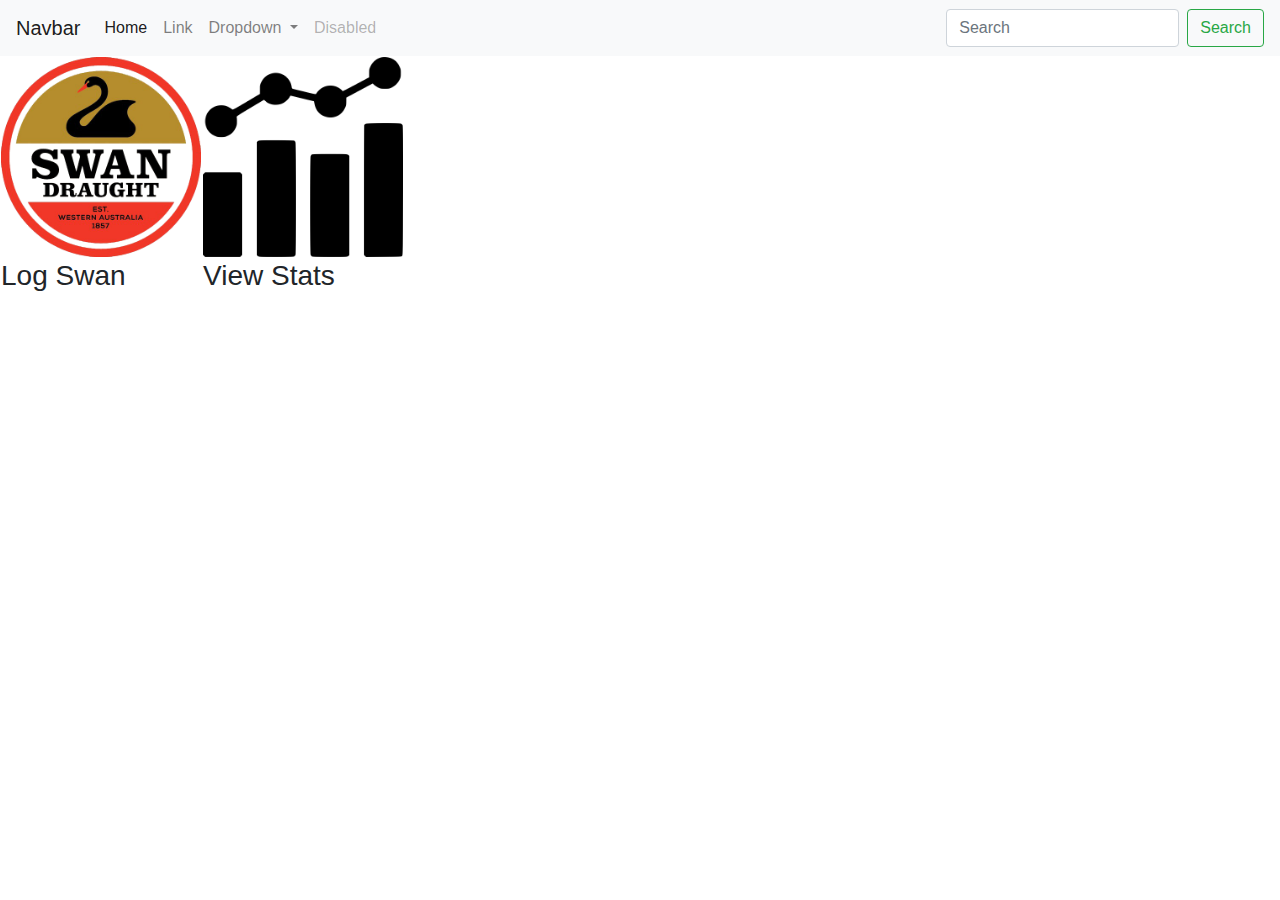
==== index.html @ 21faee14 "Added nav bar" ====
<!DOCTYPE html>
<html lang="en" dir="ltr">

<head>
  <meta charset="utf-8">
  <title>The Swan App!</title>
  <link rel="stylesheet" href="https://cdn.jsdelivr.net/npm/bootstrap@4.4.1/dist/css/bootstrap.min.css" integrity="sha384-Vkoo8x4CGsO3+Hhxv8T/Q5PaXtkKtu6ug5TOeNV6gBiFeWPGFN9MuhOf23Q9Ifjh" crossorigin="anonymous">
  <link rel="stylesheet" href="css/styles.css">
  <script src="https://code.jquery.com/jquery-3.4.1.slim.min.js" integrity="sha384-J6qa4849blE2+poT4WnyKhv5vZF5SrPo0iEjwBvKU7imGFAV0wwj1yYfoRSJoZ+n" crossorigin="anonymous"></script>
  <script src="https://cdn.jsdelivr.net/npm/popper.js@1.16.0/dist/umd/popper.min.js" integrity="sha384-Q6E9RHvbIyZFJoft+2mJbHaEWldlvI9IOYy5n3zV9zzTtmI3UksdQRVvoxMfooAo" crossorigin="anonymous"></script>
  <script src="https://cdn.jsdelivr.net/npm/bootstrap@4.4.1/dist/js/bootstrap.min.js" integrity="sha384-wfSDF2E50Y2D1uUdj0O3uMBJnjuUD4Ih7YwaYd1iqfktj0Uod8GCExl3Og8ifwB6" crossorigin="anonymous"></script>
</head>

<body>

  <!-- Nav Bar -->
  <nav class="navbar navbar-expand-lg navbar-light bg-light">
    <a class="navbar-brand" href="#">Navbar</a>
    <button class="navbar-toggler" type="button" data-toggle="collapse" data-target="#navbarSupportedContent" aria-controls="navbarSupportedContent" aria-expanded="false" aria-label="Toggle navigation">
      <span class="navbar-toggler-icon"></span>
    </button>

    <div class="collapse navbar-collapse" id="navbarSupportedContent">
      <ul class="navbar-nav mr-auto">
        <li class="nav-item active">
          <a class="nav-link" href="#">Home <span class="sr-only">(current)</span></a>
        </li>
        <li class="nav-item">
          <a class="nav-link" href="#">Link</a>
        </li>
        <li class="nav-item dropdown">
          <a class="nav-link dropdown-toggle" href="#" id="navbarDropdown" role="button" data-toggle="dropdown" aria-haspopup="true" aria-expanded="false">
            Dropdown
          </a>
          <div class="dropdown-menu" aria-labelledby="navbarDropdown">
            <a class="dropdown-item" href="#">Action</a>
            <a class="dropdown-item" href="#">Another action</a>
            <div class="dropdown-divider"></div>
            <a class="dropdown-item" href="#">Something else here</a>
          </div>
        </li>
        <li class="nav-item">
          <a class="nav-link disabled" href="#" tabindex="-1" aria-disabled="true">Disabled</a>
        </li>
      </ul>
      <form class="form-inline my-2 my-lg-0">
        <input class="form-control mr-sm-2" type="search" placeholder="Search" aria-label="Search">
        <button class="btn btn-outline-success my-2 my-sm-0" type="submit">Search</button>
      </form>
    </div>
  </nav>




  <!-- Title -->

  <table cellspacing="20">
    <tr>
      <td><a href="log.html"><img src="images/logo.png" alt="Swan logo" width="200" height="200"></a></td>
      <td><a href="stats.html"><img src="images/stats.png" alt="Stats icon" width="200" height="200"></a></td>
    </tr>
    <tr>
      <td>
        <h3>Log Swan</h3>
      </td>
      <td>
        <h3>View Stats</h3>
      </td>
    </tr>
  </table>

</body>

</html>
---- css/styles.css ----
/************************TAG SELECTORS************************/
/* use the tag, no prefixes required */



/************************CLASS SELECTORS************************/
/* use the class name, prefixed with . */



/************************ID SELECTORS************************/
/* use the id name, prefixed with # */
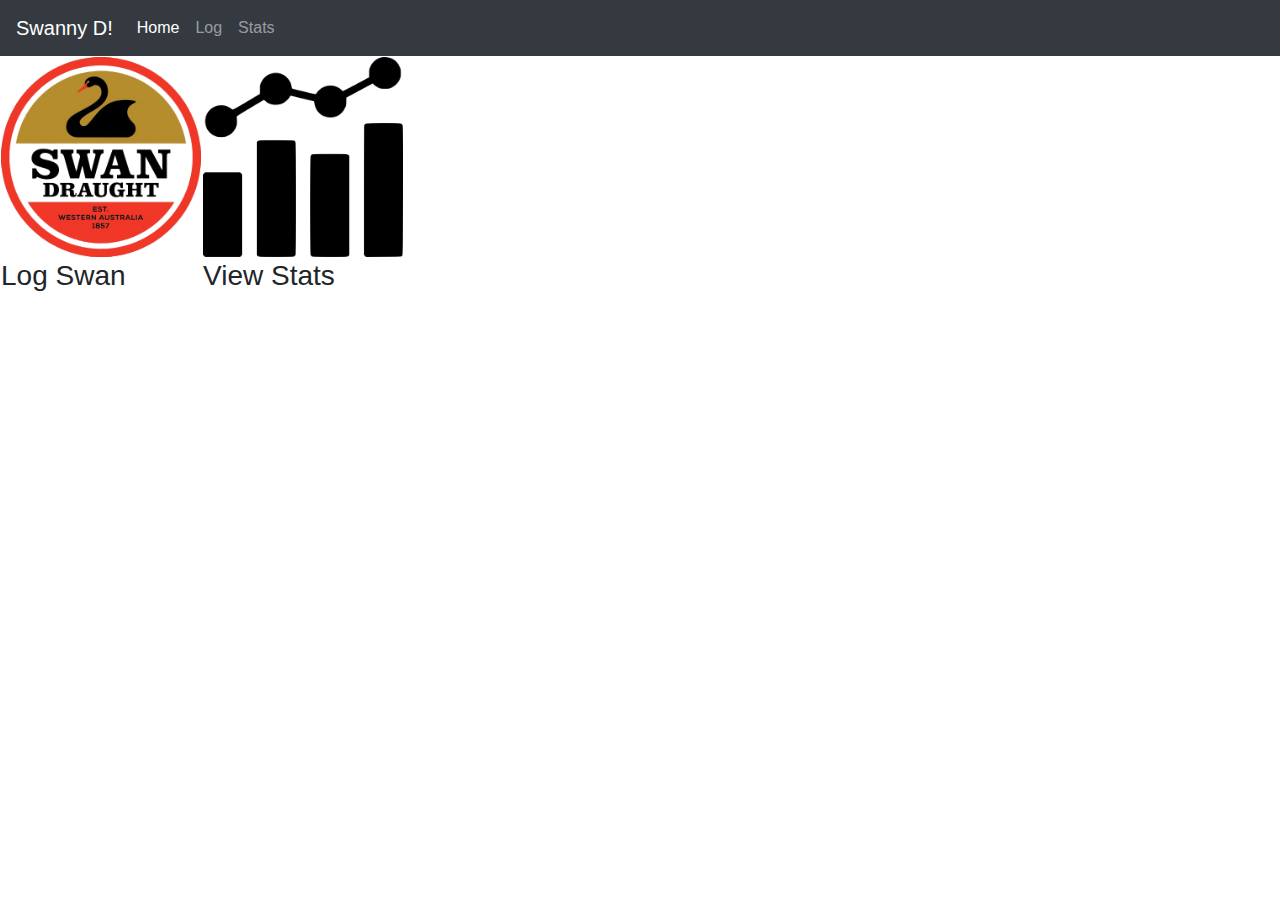
==== commit a5ea10ad: "Nav bar edits" ====
--- a/index.html
+++ b/index.html
@@ -14,8 +14,8 @@
 <body>
 
   <!-- Nav Bar -->
-  <nav class="navbar navbar-expand-lg navbar-light bg-light">
-    <a class="navbar-brand" href="#">Navbar</a>
+  <nav class="navbar navbar-expand-lg navbar-dark bg-dark">
+    <a class="navbar-brand" href="#">Swanny D!</a>
     <button class="navbar-toggler" type="button" data-toggle="collapse" data-target="#navbarSupportedContent" aria-controls="navbarSupportedContent" aria-expanded="false" aria-label="Toggle navigation">
       <span class="navbar-toggler-icon"></span>
     </button>
@@ -26,27 +26,12 @@
           <a class="nav-link" href="#">Home <span class="sr-only">(current)</span></a>
         </li>
         <li class="nav-item">
-          <a class="nav-link" href="#">Link</a>
-        </li>
-        <li class="nav-item dropdown">
-          <a class="nav-link dropdown-toggle" href="#" id="navbarDropdown" role="button" data-toggle="dropdown" aria-haspopup="true" aria-expanded="false">
-            Dropdown
-          </a>
-          <div class="dropdown-menu" aria-labelledby="navbarDropdown">
-            <a class="dropdown-item" href="#">Action</a>
-            <a class="dropdown-item" href="#">Another action</a>
-            <div class="dropdown-divider"></div>
-            <a class="dropdown-item" href="#">Something else here</a>
-          </div>
+          <a class="nav-link" href="#">Log</a>
         </li>
         <li class="nav-item">
-          <a class="nav-link disabled" href="#" tabindex="-1" aria-disabled="true">Disabled</a>
+          <a class="nav-link" href="#">Stats</a>
         </li>
-      </ul>
-      <form class="form-inline my-2 my-lg-0">
-        <input class="form-control mr-sm-2" type="search" placeholder="Search" aria-label="Search">
-        <button class="btn btn-outline-success my-2 my-sm-0" type="submit">Search</button>
-      </form>
+      </ul>      
     </div>
   </nav>
 
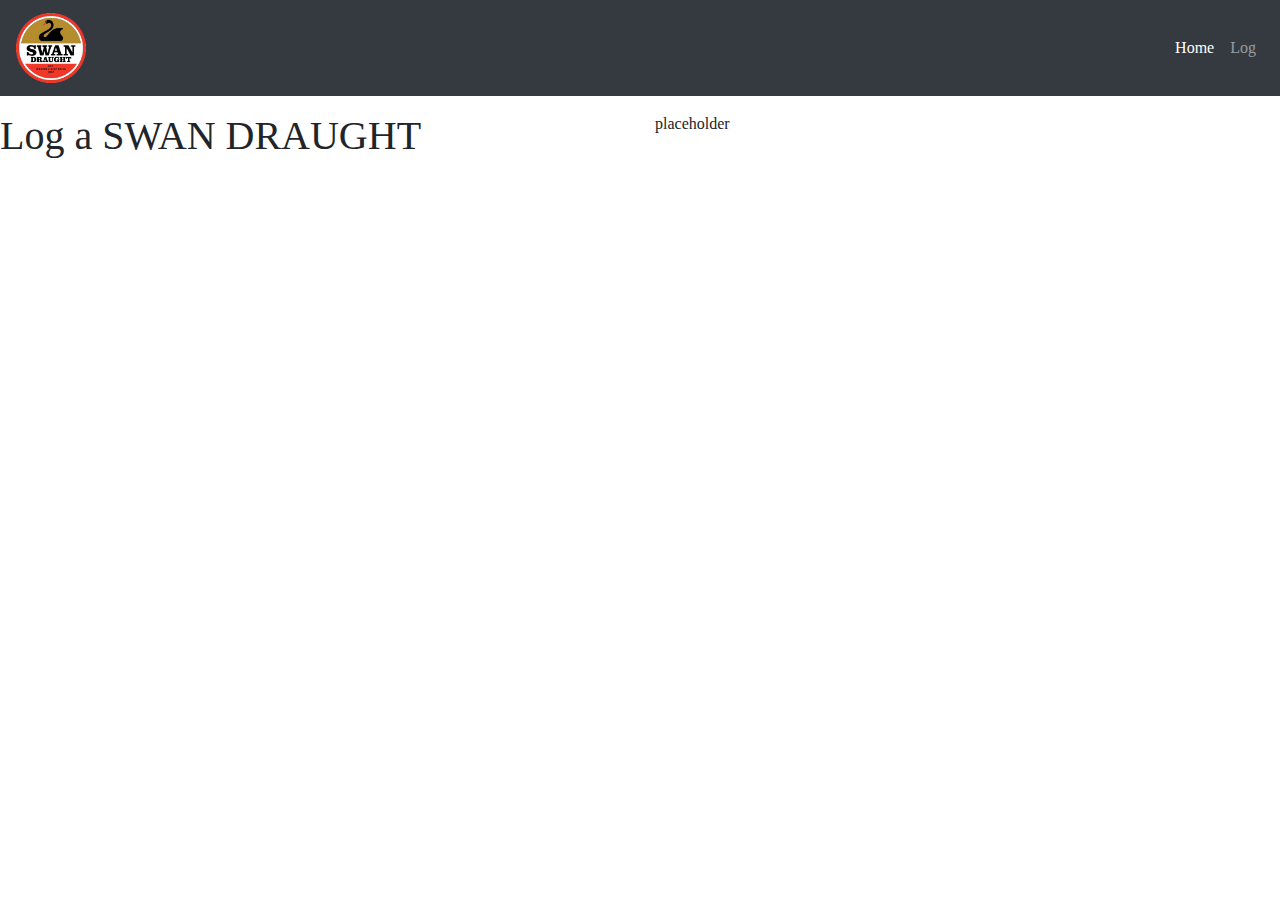
==== commit 64d18bbb: "Grid system update" ====
--- a/index.html
+++ b/index.html
@@ -4,6 +4,7 @@
 <head>
   <meta charset="utf-8">
   <title>The Swan App!</title>
+  <link rel="icon" href="images/beer.png">
   <link rel="stylesheet" href="https://cdn.jsdelivr.net/npm/bootstrap@4.4.1/dist/css/bootstrap.min.css" integrity="sha384-Vkoo8x4CGsO3+Hhxv8T/Q5PaXtkKtu6ug5TOeNV6gBiFeWPGFN9MuhOf23Q9Ifjh" crossorigin="anonymous">
   <link rel="stylesheet" href="css/styles.css">
   <script src="https://code.jquery.com/jquery-3.4.1.slim.min.js" integrity="sha384-J6qa4849blE2+poT4WnyKhv5vZF5SrPo0iEjwBvKU7imGFAV0wwj1yYfoRSJoZ+n" crossorigin="anonymous"></script>
@@ -13,47 +14,42 @@
 
 <body>
 
-  <!-- Nav Bar -->
-  <nav class="navbar navbar-expand-lg navbar-dark bg-dark">
-    <a class="navbar-brand" href="#">Swanny D!</a>
-    <button class="navbar-toggler" type="button" data-toggle="collapse" data-target="#navbarSupportedContent" aria-controls="navbarSupportedContent" aria-expanded="false" aria-label="Toggle navigation">
-      <span class="navbar-toggler-icon"></span>
-    </button>
+  <section id="index-title">
 
-    <div class="collapse navbar-collapse" id="navbarSupportedContent">
-      <ul class="navbar-nav mr-auto">
-        <li class="nav-item active">
-          <a class="nav-link" href="#">Home <span class="sr-only">(current)</span></a>
-        </li>
-        <li class="nav-item">
-          <a class="nav-link" href="#">Log</a>
-        </li>
-        <li class="nav-item">
-          <a class="nav-link" href="#">Stats</a>
-        </li>
-      </ul>      
+    <!-- Nav Bar -->
+    <nav class="navbar fixed-top navbar-expand-lg navbar-dark bg-dark">
+      <a href="index.html"><img src="images/logo.png" alt="swan-img" class="navbar-brand nav-img"></a>
+      <button class="navbar-toggler" type="button" data-toggle="collapse" data-target="#navbarSupportedContent" aria-controls="navbarSupportedContent" aria-expanded="false" aria-label="Toggle navigation">
+        <span class="navbar-toggler-icon"></span>
+      </button>
+
+      <div class="collapse navbar-collapse" id="navbarSupportedContent">
+        <ul class="navbar-nav ml-auto">
+          <li class="nav-item active">
+            <a class="nav-link" href="#">Home</a>
+          </li>
+          <li class="nav-item">
+            <a class="nav-link" href="#">Log</a>
+          </li>
+        </ul>
+      </div>
+    </nav>
+
+    <!-- Title -->
+
+  </section>
+
+  <section id="index-top">
+    <div class="row">
+      <div class="col-lg-6">
+        <h1>Log a SWAN DRAUGHT</h1>
+      </div>
+      <div class="col-lg-6">
+        <p>placeholder</p>
+      </div>
     </div>
-  </nav>
+  </section>
 
-
-
-
-  <!-- Title -->
-
-  <table cellspacing="20">
-    <tr>
-      <td><a href="log.html"><img src="images/logo.png" alt="Swan logo" width="200" height="200"></a></td>
-      <td><a href="stats.html"><img src="images/stats.png" alt="Stats icon" width="200" height="200"></a></td>
-    </tr>
-    <tr>
-      <td>
-        <h3>Log Swan</h3>
-      </td>
-      <td>
-        <h3>View Stats</h3>
-      </td>
-    </tr>
-  </table>
 
 </body>
 
--- a/css/styles.css
+++ b/css/styles.css
@@ -1,12 +1,24 @@
 /************************TAG SELECTORS************************/
 /* use the tag, no prefixes required */
+body{
+  font-family: Georgia, serif;
+  padding-top: 7rem;
+}
 
+h5 {
+  font-weight: bold;
+}
 
 
 /************************CLASS SELECTORS************************/
 /* use the class name, prefixed with . */
-
+.nav-img {
+  height: 5rem;
+}
 
 
 /************************ID SELECTORS************************/
 /* use the id name, prefixed with # */
+#log-top {
+
+}
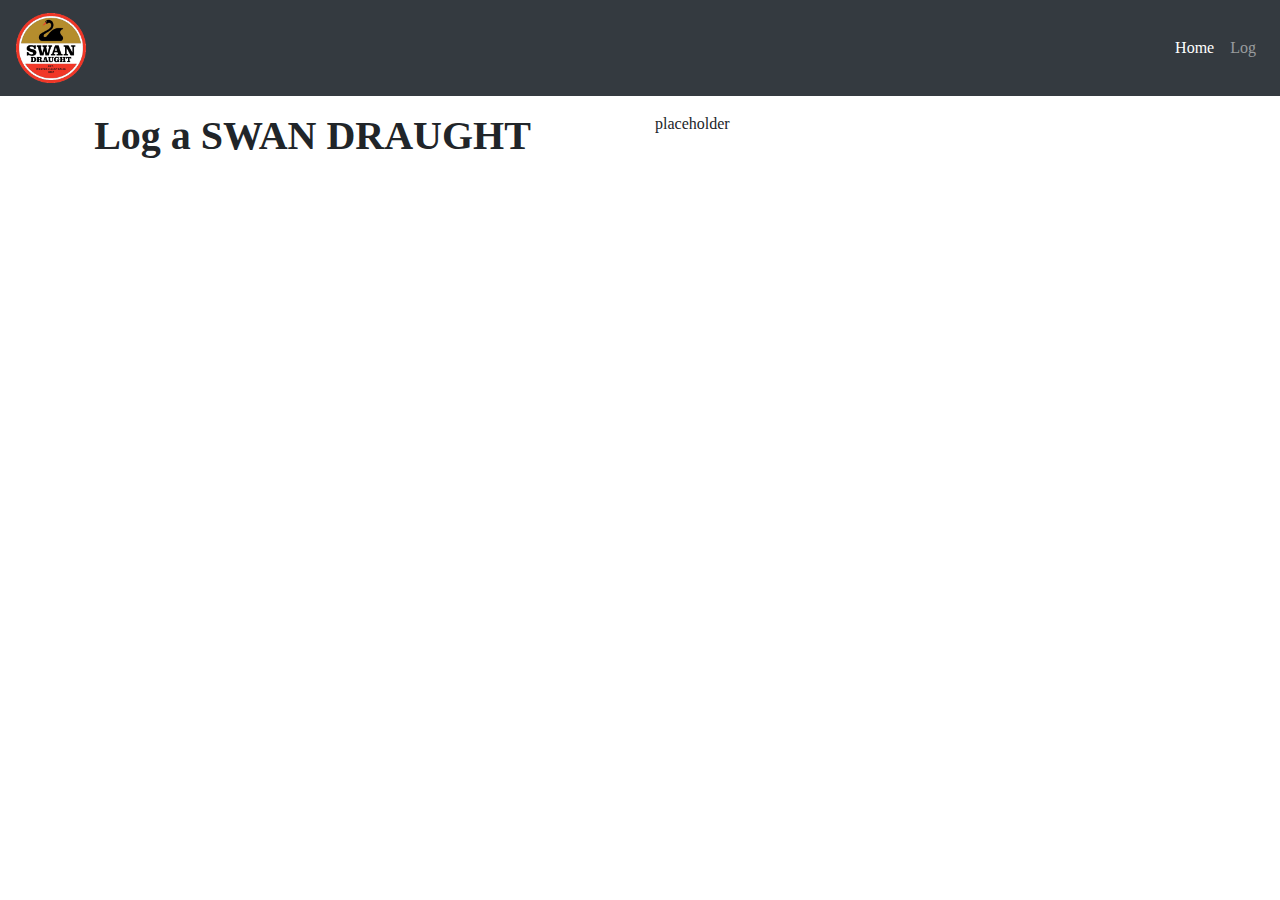
==== commit 1e9071f9: "New log page" ====
--- a/index.html
+++ b/index.html
@@ -5,8 +5,12 @@
   <meta charset="utf-8">
   <title>The Swan App!</title>
   <link rel="icon" href="images/beer.png">
+
+  <!-- Stylesheets -->
   <link rel="stylesheet" href="https://cdn.jsdelivr.net/npm/bootstrap@4.4.1/dist/css/bootstrap.min.css" integrity="sha384-Vkoo8x4CGsO3+Hhxv8T/Q5PaXtkKtu6ug5TOeNV6gBiFeWPGFN9MuhOf23Q9Ifjh" crossorigin="anonymous">
   <link rel="stylesheet" href="css/styles.css">
+
+  <!-- Bootstrap Scripts -->
   <script src="https://code.jquery.com/jquery-3.4.1.slim.min.js" integrity="sha384-J6qa4849blE2+poT4WnyKhv5vZF5SrPo0iEjwBvKU7imGFAV0wwj1yYfoRSJoZ+n" crossorigin="anonymous"></script>
   <script src="https://cdn.jsdelivr.net/npm/popper.js@1.16.0/dist/umd/popper.min.js" integrity="sha384-Q6E9RHvbIyZFJoft+2mJbHaEWldlvI9IOYy5n3zV9zzTtmI3UksdQRVvoxMfooAo" crossorigin="anonymous"></script>
   <script src="https://cdn.jsdelivr.net/npm/bootstrap@4.4.1/dist/js/bootstrap.min.js" integrity="sha384-wfSDF2E50Y2D1uUdj0O3uMBJnjuUD4Ih7YwaYd1iqfktj0Uod8GCExl3Og8ifwB6" crossorigin="anonymous"></script>
--- a/css/styles.css
+++ b/css/styles.css
@@ -5,20 +5,56 @@
   padding-top: 7rem;
 }
 
-h5 {
+h1 {
   font-weight: bold;
+  margin-bottom: 0;
+  text-align: center;
+}
+
+input[type=radio] {
+    width: 1.5rem;
+    height: 1.5rem;
+}
+
+label{
+  font-size: 2rem;
+}
+
+textarea{
+  height: 100%;
+  width: 100%;
 }
 
 
 /************************CLASS SELECTORS************************/
 /* use the class name, prefixed with . */
+
+.bg-gold {
+  background-color: #b58d2d;
+}
+
+.bg-red {
+  background-color: #f13728;
+}
+
+.btn {
+  width: 100%;
+}
+
+.lbl-header{
+  font-size: 2rem;
+}
+
 .nav-img {
   height: 5rem;
 }
 
+.hover-red:hover{
+  background-color: #f13728;
+}
+
+
+
 
 /************************ID SELECTORS************************/
 /* use the id name, prefixed with # */
-#log-top {
-
-}
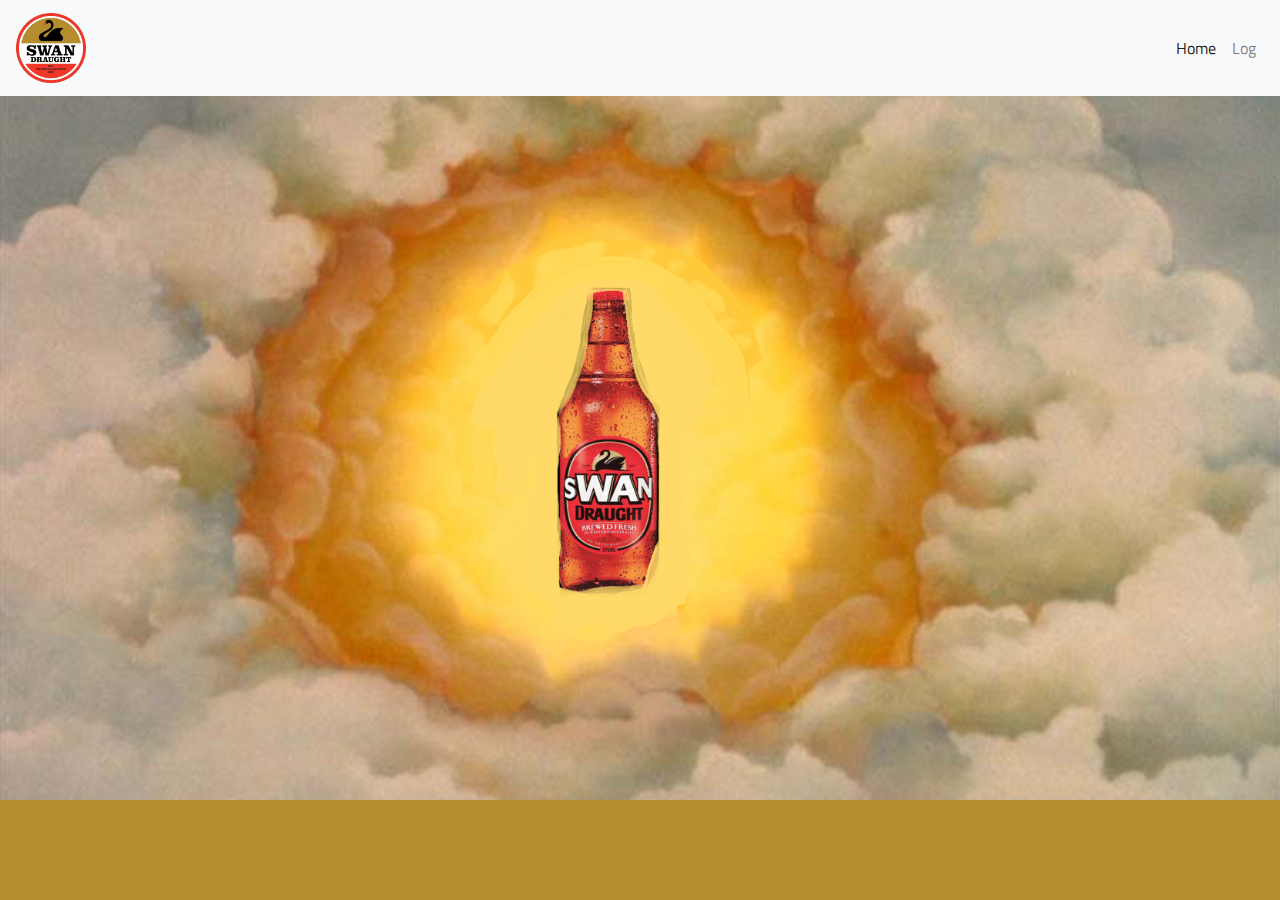
==== commit 62fa9a22: "Updated home page" ====
--- a/index.html
+++ b/index.html
@@ -10,18 +10,24 @@
   <link rel="stylesheet" href="https://cdn.jsdelivr.net/npm/bootstrap@4.4.1/dist/css/bootstrap.min.css" integrity="sha384-Vkoo8x4CGsO3+Hhxv8T/Q5PaXtkKtu6ug5TOeNV6gBiFeWPGFN9MuhOf23Q9Ifjh" crossorigin="anonymous">
   <link rel="stylesheet" href="css/styles.css">
 
+  <!-- google fonts -->
+  <link rel="preconnect" href="https://fonts.googleapis.com">
+  <link rel="preconnect" href="https://fonts.gstatic.com" crossorigin>
+  <link href="https://fonts.googleapis.com/css2?family=Titillium+Web:wght@300&display=swap" rel="stylesheet">
+
   <!-- Bootstrap Scripts -->
   <script src="https://code.jquery.com/jquery-3.4.1.slim.min.js" integrity="sha384-J6qa4849blE2+poT4WnyKhv5vZF5SrPo0iEjwBvKU7imGFAV0wwj1yYfoRSJoZ+n" crossorigin="anonymous"></script>
   <script src="https://cdn.jsdelivr.net/npm/popper.js@1.16.0/dist/umd/popper.min.js" integrity="sha384-Q6E9RHvbIyZFJoft+2mJbHaEWldlvI9IOYy5n3zV9zzTtmI3UksdQRVvoxMfooAo" crossorigin="anonymous"></script>
   <script src="https://cdn.jsdelivr.net/npm/bootstrap@4.4.1/dist/js/bootstrap.min.js" integrity="sha384-wfSDF2E50Y2D1uUdj0O3uMBJnjuUD4Ih7YwaYd1iqfktj0Uod8GCExl3Og8ifwB6" crossorigin="anonymous"></script>
 </head>
 
-<body>
+<body class="bg-gold">
 
-  <section id="index-title">
+  <!-- navbar section -->
+  <section id="index-navbar">
 
     <!-- Nav Bar -->
-    <nav class="navbar fixed-top navbar-expand-lg navbar-dark bg-dark">
+    <nav class="navbar fixed-top navbar-expand-lg navbar-light bg-light">
       <a href="index.html"><img src="images/logo.png" alt="swan-img" class="navbar-brand nav-img"></a>
       <button class="navbar-toggler" type="button" data-toggle="collapse" data-target="#navbarSupportedContent" aria-controls="navbarSupportedContent" aria-expanded="false" aria-label="Toggle navigation">
         <span class="navbar-toggler-icon"></span>
@@ -30,26 +36,20 @@
       <div class="collapse navbar-collapse" id="navbarSupportedContent">
         <ul class="navbar-nav ml-auto">
           <li class="nav-item active">
-            <a class="nav-link" href="#">Home</a>
+            <a class="nav-link" href="index.html">Home</a>
           </li>
           <li class="nav-item">
-            <a class="nav-link" href="#">Log</a>
+            <a class="nav-link" href="log.html">Log</a>
           </li>
         </ul>
       </div>
     </nav>
-
-    <!-- Title -->
-
   </section>
 
   <section id="index-top">
     <div class="row">
-      <div class="col-lg-6">
-        <h1>Log a SWAN DRAUGHT</h1>
-      </div>
-      <div class="col-lg-6">
-        <p>placeholder</p>
+      <div class="col">
+        <a href="log.html"><img src="images/holy-swan.png" class="index-img" alt="swan-img"></a>
       </div>
     </div>
   </section>
--- a/css/styles.css
+++ b/css/styles.css
@@ -1,8 +1,8 @@
 /************************TAG SELECTORS************************/
 /* use the tag, no prefixes required */
 body{
-  font-family: Georgia, serif;
-  padding-top: 7rem;
+  font-family: 'Titillium Web', sans-serif;
+  padding-top: 6rem;
 }
 
 h1 {
@@ -41,6 +41,11 @@
   width: 100%;
 }
 
+.index-img{
+  max-width: 100%;
+  height: auto;
+}
+
 .lbl-header{
   font-size: 2rem;
 }
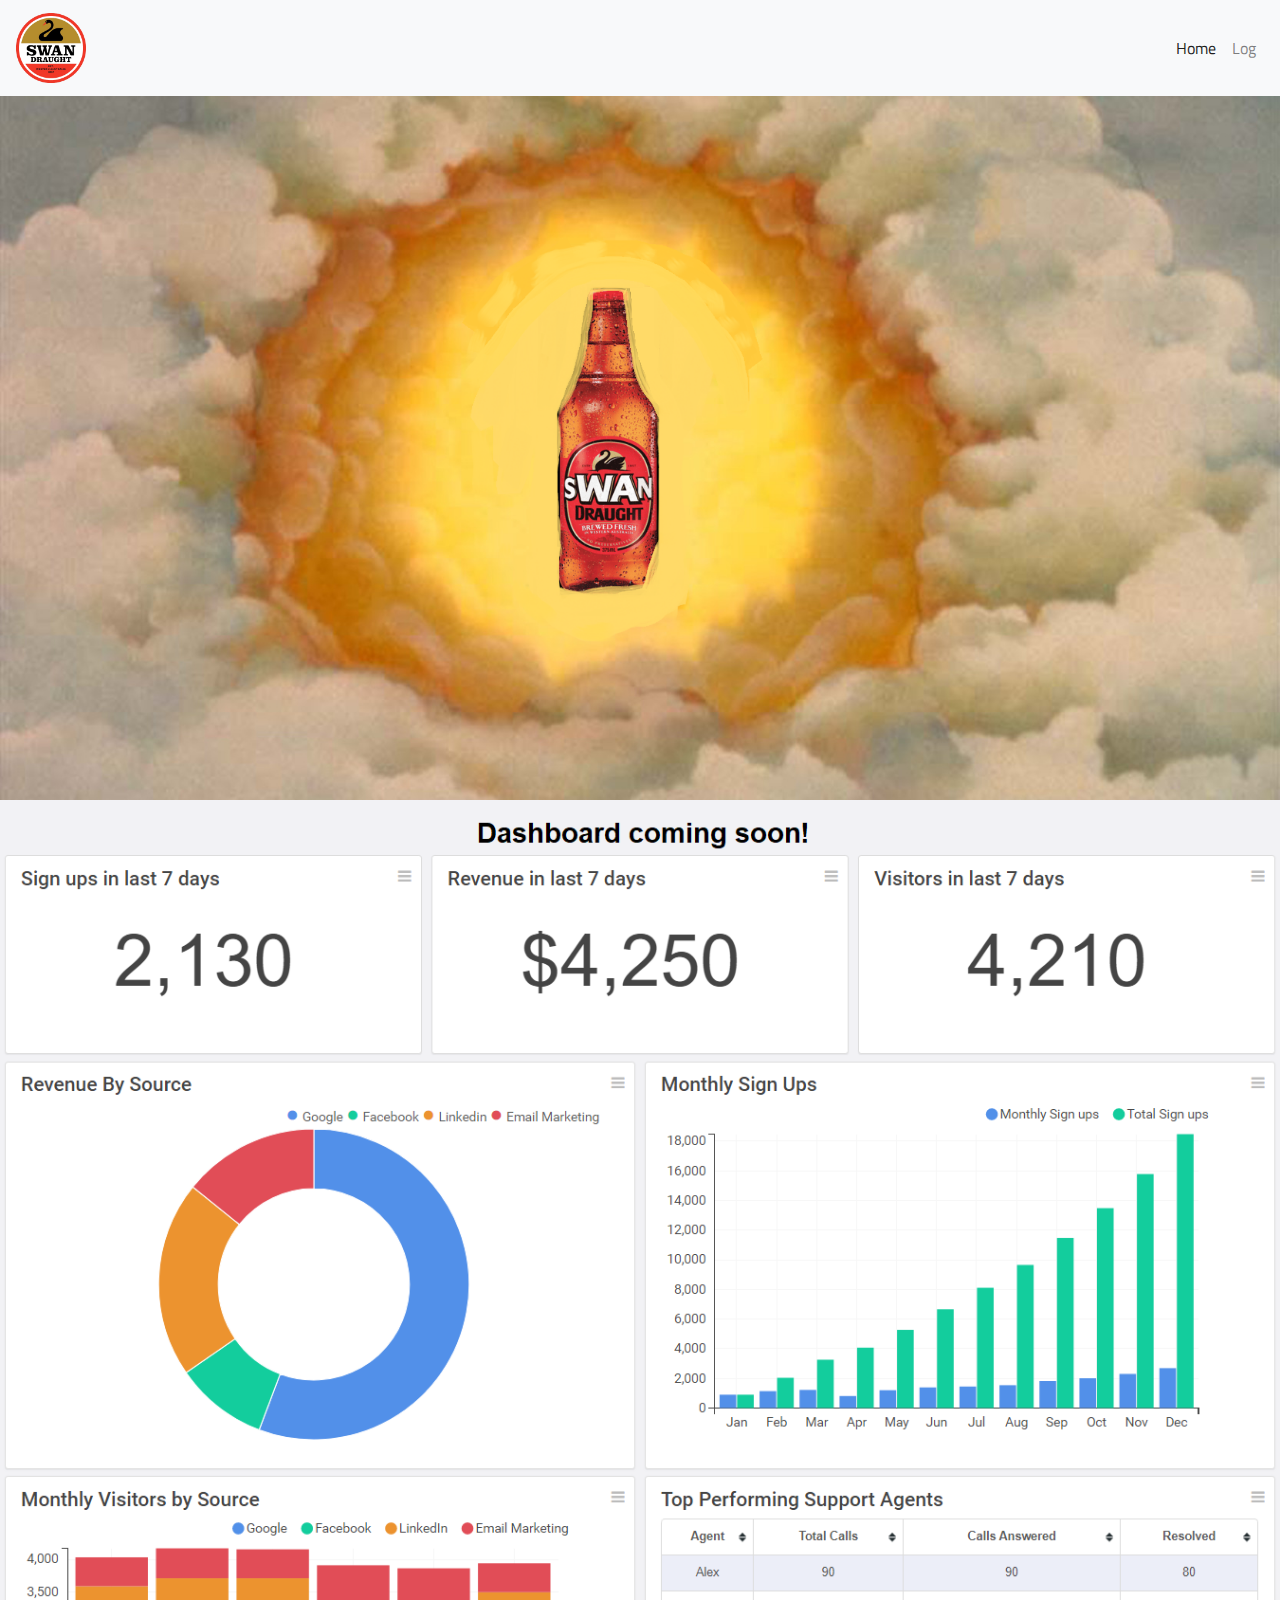
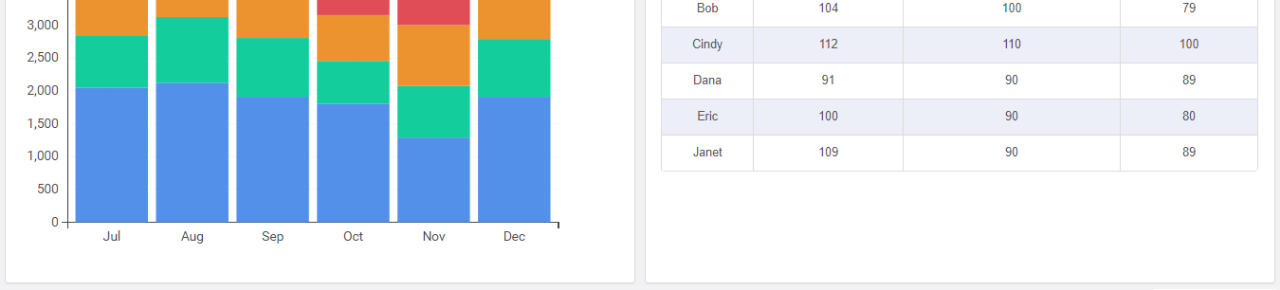
==== commit 2c7e9afb: "log updates, dashboard placeholder" ====
--- a/index.html
+++ b/index.html
@@ -54,6 +54,14 @@
     </div>
   </section>
 
+  <section id="index-dash">
+    <div class="row">
+      <div class="col">
+        <img src="images/dashboard.png" class="index-img" alt="dash-img">
+      </div>
+    </div>
+  </section>
+
 
 </body>
 
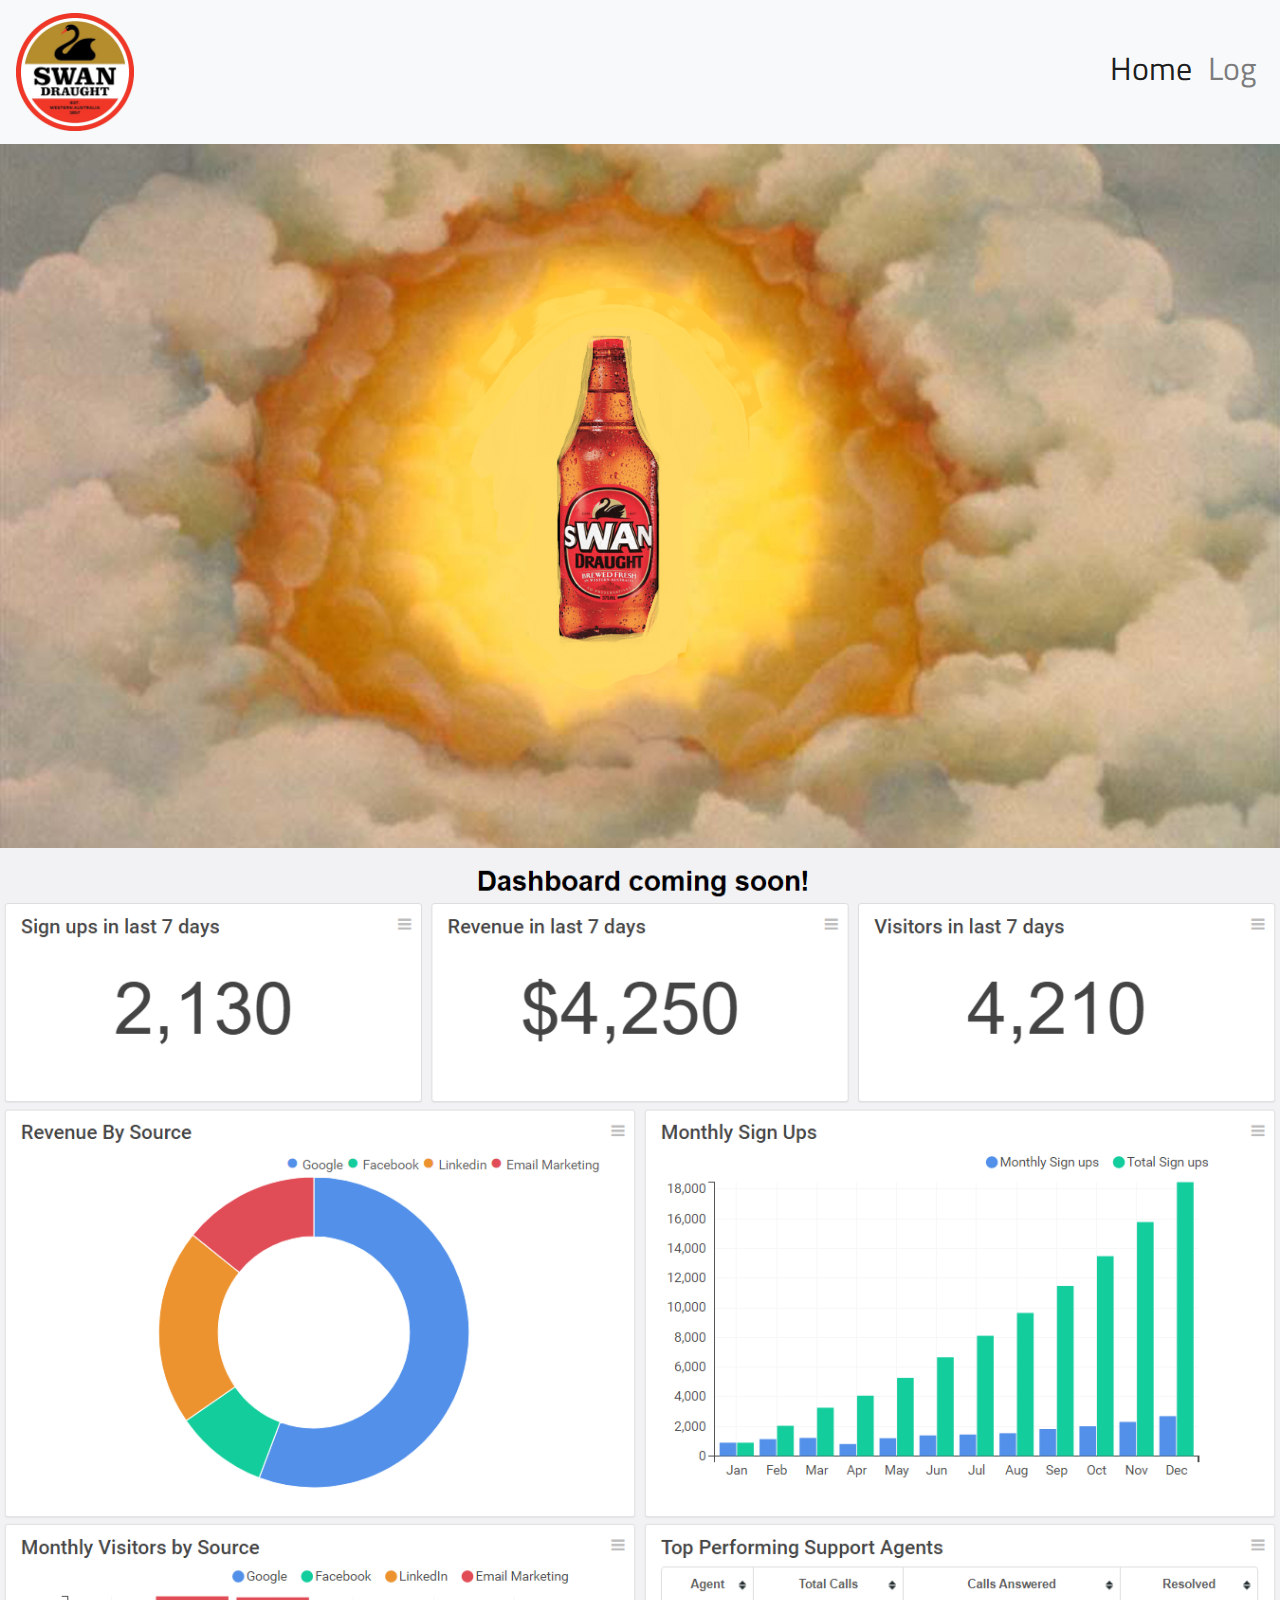
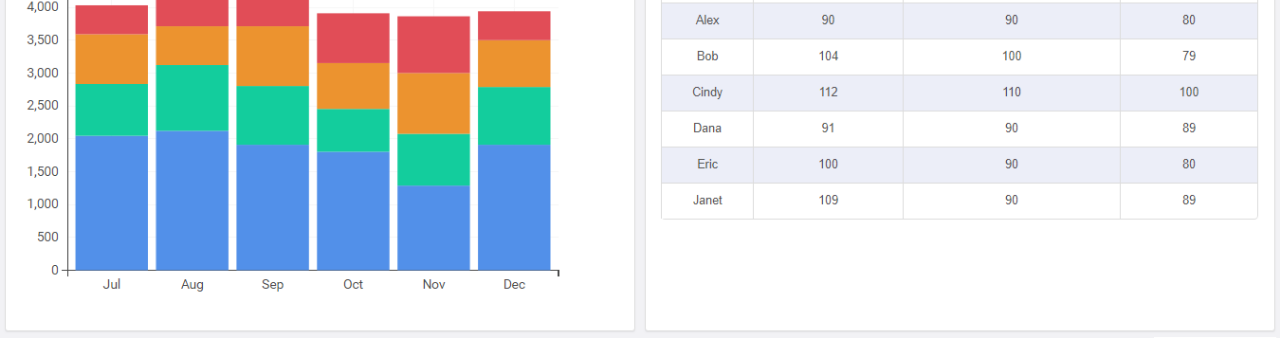
==== commit a3f65c0e: "navbar edits" ====
--- a/index.html
+++ b/index.html
@@ -27,7 +27,7 @@
   <section id="index-navbar">
 
     <!-- Nav Bar -->
-    <nav class="navbar fixed-top navbar-expand-lg navbar-light bg-light">
+    <nav class="navbar fixed-top navbar-expand-sm navbar-light bg-light">
       <a href="index.html"><img src="images/logo.png" alt="swan-img" class="navbar-brand nav-img"></a>
       <button class="navbar-toggler" type="button" data-toggle="collapse" data-target="#navbarSupportedContent" aria-controls="navbarSupportedContent" aria-expanded="false" aria-label="Toggle navigation">
         <span class="navbar-toggler-icon"></span>
@@ -36,10 +36,10 @@
       <div class="collapse navbar-collapse" id="navbarSupportedContent">
         <ul class="navbar-nav ml-auto">
           <li class="nav-item active">
-            <a class="nav-link" href="index.html">Home</a>
+            <a class="nav-link" href="index.html"><h2>Home</h2></a>
           </li>
           <li class="nav-item">
-            <a class="nav-link" href="log.html">Log</a>
+            <a class="nav-link" href="log.html"><h2>Log</h2></a>
           </li>
         </ul>
       </div>
--- a/css/styles.css
+++ b/css/styles.css
@@ -2,7 +2,7 @@
 /* use the tag, no prefixes required */
 body{
   font-family: 'Titillium Web', sans-serif;
-  padding-top: 6rem;
+  padding-top: 9rem;
 }
 
 h1 {
@@ -51,7 +51,7 @@
 }
 
 .nav-img {
-  height: 5rem;
+  height: 8rem;
 }
 
 .hover-red:hover{
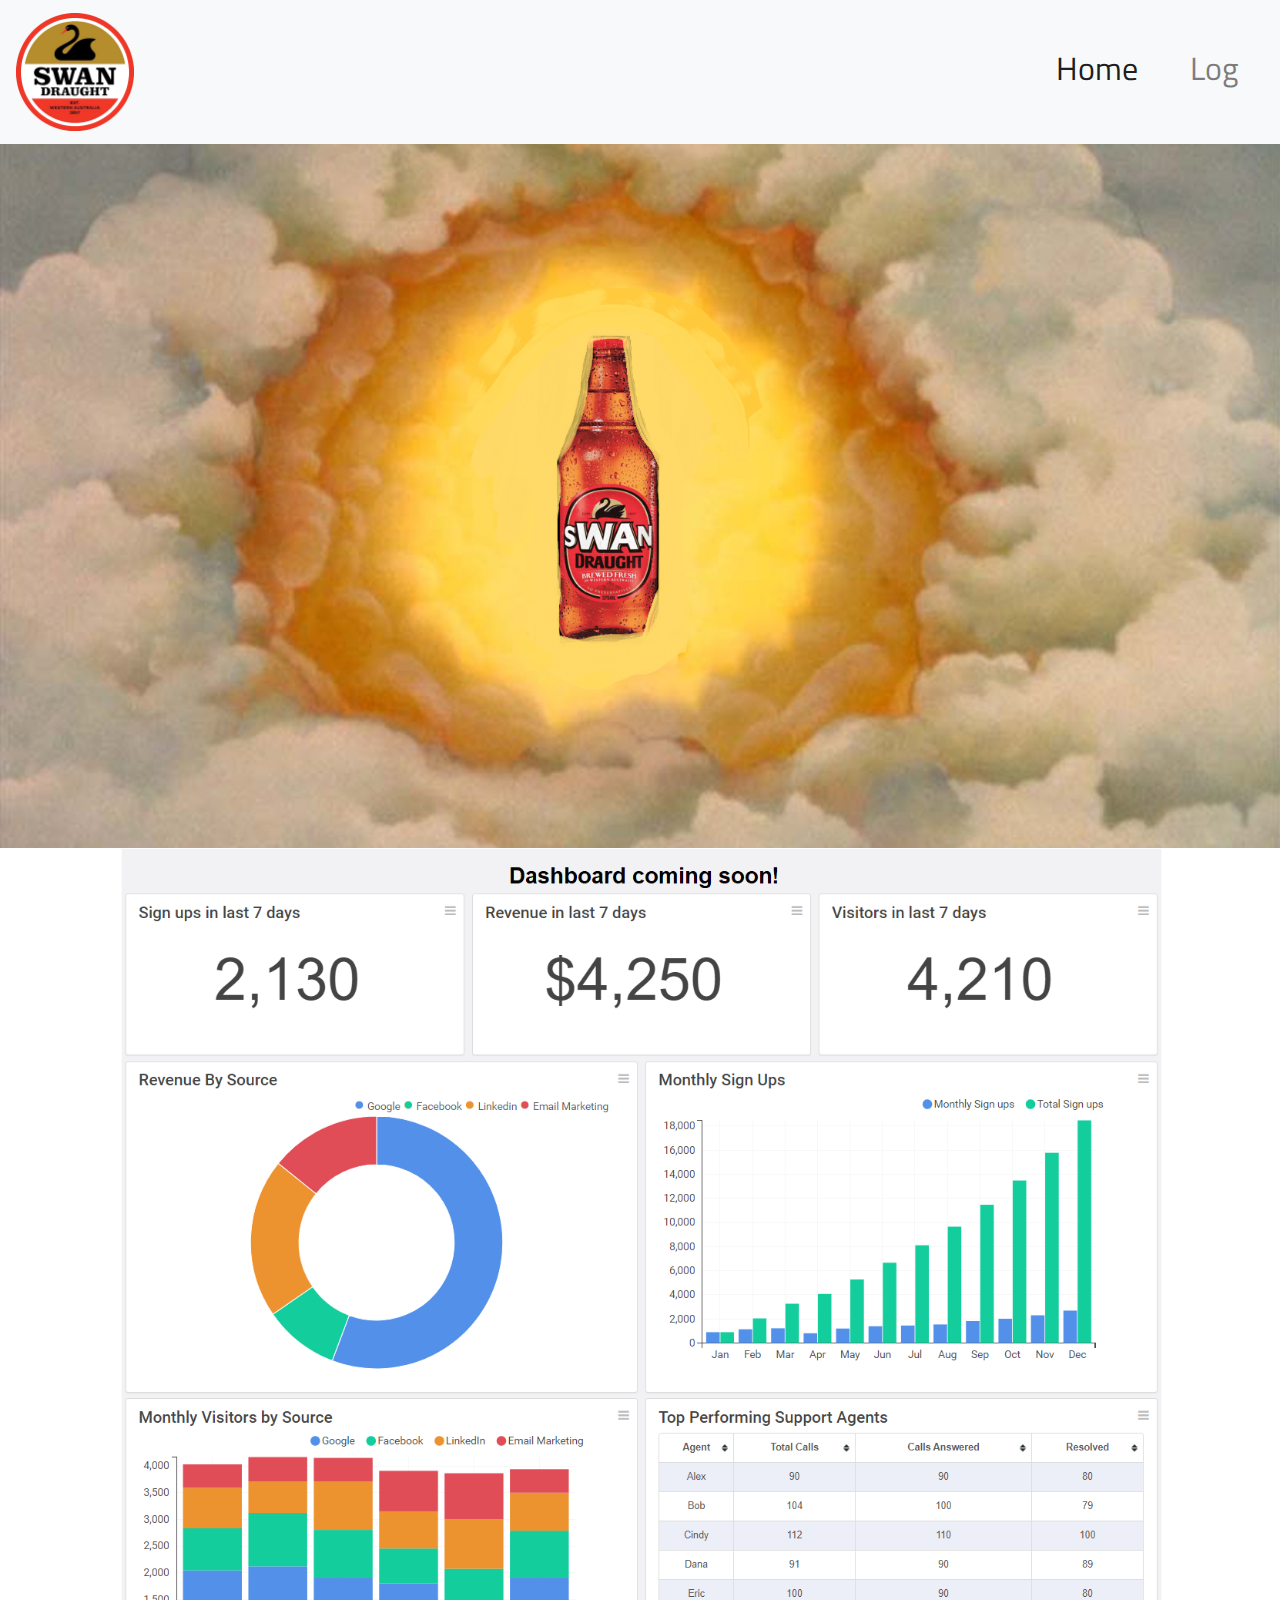
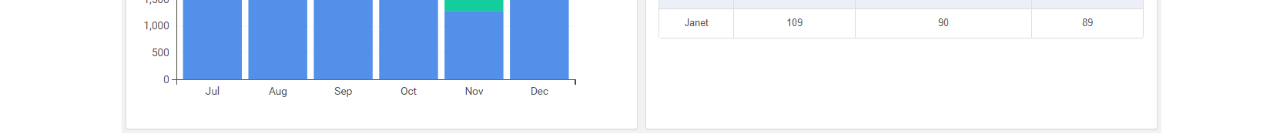
==== commit 45e5be00: "Large radio button test" ====
--- a/index.html
+++ b/index.html
@@ -5,6 +5,9 @@
   <meta charset="utf-8">
   <title>The Swan App!</title>
   <link rel="icon" href="images/beer.png">
+
+  <!-- apple icon -->
+  <!-- <link rel="apple-touch-icon" href="apple-touch-icon-iphone.png" /> -->
 
   <!-- Stylesheets -->
   <link rel="stylesheet" href="https://cdn.jsdelivr.net/npm/bootstrap@4.4.1/dist/css/bootstrap.min.css" integrity="sha384-Vkoo8x4CGsO3+Hhxv8T/Q5PaXtkKtu6ug5TOeNV6gBiFeWPGFN9MuhOf23Q9Ifjh" crossorigin="anonymous">
--- a/css/styles.css
+++ b/css/styles.css
@@ -1,33 +1,29 @@
 /************************TAG SELECTORS************************/
 /* use the tag, no prefixes required */
-body{
+body {
   font-family: 'Titillium Web', sans-serif;
   padding-top: 9rem;
 }
 
-h1 {
-  font-weight: bold;
-  margin-bottom: 0;
-  text-align: center;
+input[type=radio] {
+  width: 2.5rem;
+  height: 2.5rem;
 }
 
-input[type=radio] {
-    width: 1.5rem;
-    height: 1.5rem;
-}
-
-label{
+label {
   font-size: 2rem;
 }
 
-textarea{
+textarea {
   height: 100%;
   width: 100%;
 }
 
-
 /************************CLASS SELECTORS************************/
 /* use the class name, prefixed with . */
+.align-me-center {
+  text-align: center;
+}
 
 .bg-gold {
   background-color: #b58d2d;
@@ -41,25 +37,43 @@
   width: 100%;
 }
 
-.index-img{
+.bullet-icon {
+  height: 2rem;
+}
+
+.custom-select:hover {
+  background-color: #fff;
+}
+
+.index-img {
   max-width: 100%;
   height: auto;
 }
 
-.lbl-header{
-  font-size: 2rem;
+.lbl-header {
+  font-size: 1.5rem;
+  color: #cfcfcf;
 }
 
 .nav-img {
   height: 8rem;
 }
 
-.hover-red:hover{
-  background-color: #f13728;
+.nav-item {
+  padding: 0 18px;
 }
 
+.radio-titles {
+  font-weight: bold;
+  margin-bottom: 0;
+  text-align: left;
+}
 
-
+@media (max-width: 700px) {
+  .hide-me {
+    display: none;
+  }
+}
 
 /************************ID SELECTORS************************/
 /* use the id name, prefixed with # */
